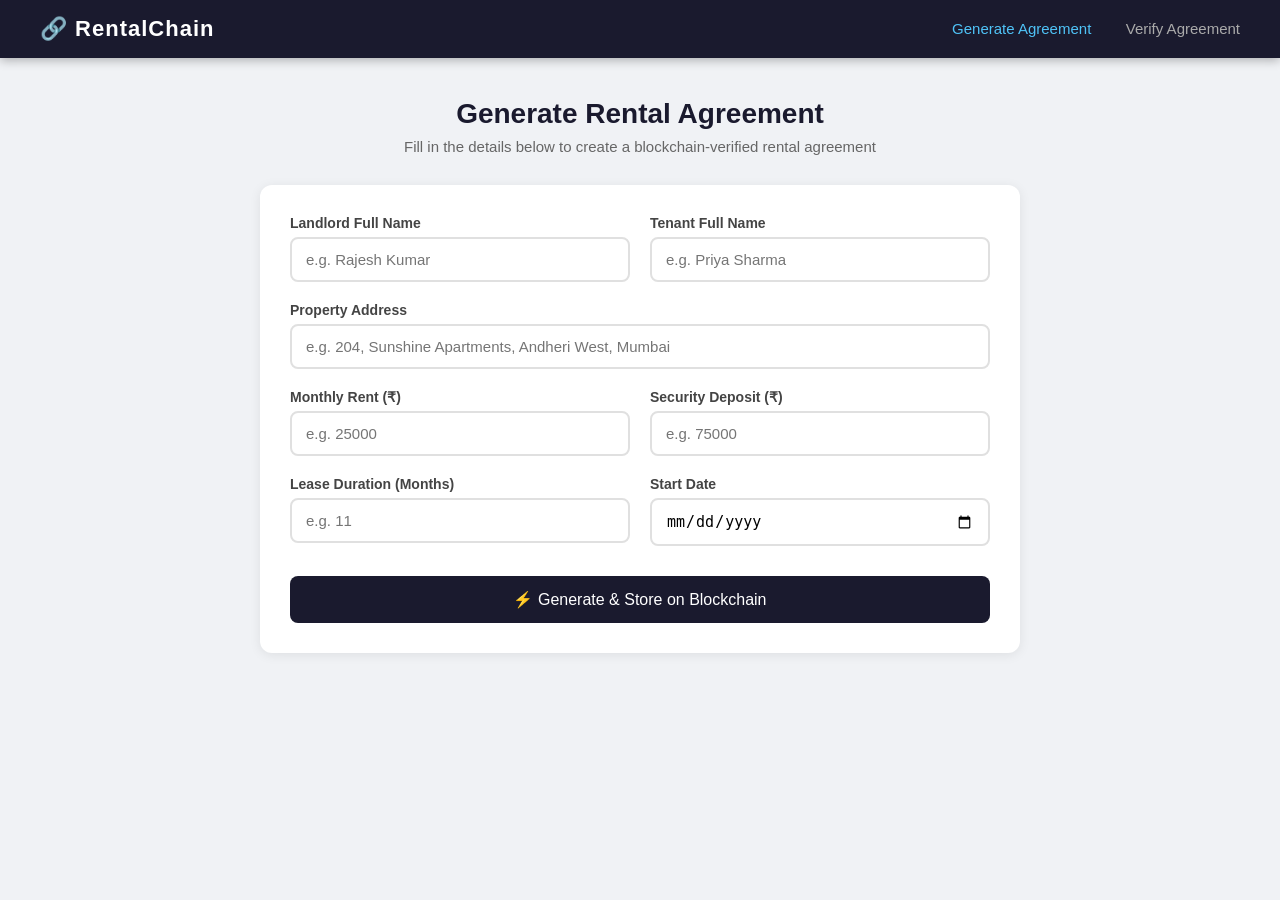
==== templates/index.html @ ac23b548 "Stage 3: Final running of the app and cleanup and professional README added" ====
<!DOCTYPE html>
<html lang="en">
<head>
    <meta charset="UTF-8">
    <meta name="viewport" content="width=device-width, initial-scale=1.0">
    <title>Rental Agreement Blockchain</title>
    <link rel="stylesheet" href="/static/style.css">
</head>
<body>

    <!-- NAVBAR -->
    <nav>
        <div class="nav-brand">🔗 RentalChain</div>
        <div class="nav-links">
            <a href="/" class="active">Generate Agreement</a>
            <a href="/verify">Verify Agreement</a>
        </div>
    </nav>

    <!-- MAIN CONTENT -->
    <div class="container">
        <div class="page-header">
            <h1>Generate Rental Agreement</h1>
            <p>Fill in the details below to create a blockchain-verified rental agreement</p>
        </div>

        <!-- FORM -->
        <div class="card">
            <form id="agreementForm">

                <div class="form-row">
                    <div class="form-group">
                        <label>Landlord Full Name</label>
                        <input type="text" name="landlord_name" 
                               placeholder="e.g. Rajesh Kumar" required>
                    </div>
                    <div class="form-group">
                        <label>Tenant Full Name</label>
                        <input type="text" name="tenant_name" 
                               placeholder="e.g. Priya Sharma" required>
                    </div>
                </div>

                <div class="form-group">
                    <label>Property Address</label>
                    <input type="text" name="property_address" 
                           placeholder="e.g. 204, Sunshine Apartments, Andheri West, Mumbai" 
                           required>
                </div>

                <div class="form-row">
                    <div class="form-group">
                        <label>Monthly Rent (₹)</label>
                        <input type="number" name="rent_amount" 
                               placeholder="e.g. 25000" required>
                    </div>
                    <div class="form-group">
                        <label>Security Deposit (₹)</label>
                        <input type="number" name="deposit_amount" 
                               placeholder="e.g. 75000" required>
                    </div>
                </div>

                <div class="form-row">
                    <div class="form-group">
                        <label>Lease Duration (Months)</label>
                        <input type="number" name="duration_months" 
                               placeholder="e.g. 11" required>
                    </div>
                    <div class="form-group">
                        <label>Start Date</label>
                        <input type="date" name="start_date" required>
                    </div>
                </div>

                <button type="submit" class="btn-primary" id="generateBtn">
                    ⚡ Generate & Store on Blockchain
                </button>

            </form>
        </div>

        <!-- RESULT (hidden until agreement generated) -->
        <div class="card result-card" id="resultCard" style="display:none;">
            <h2>✅ Agreement Generated Successfully!</h2>

            <div class="result-grid">
                <div class="result-item">
                    <span class="result-label">Agreement ID</span>
                    <span class="result-value" id="agreementId"></span>
                </div>
                <div class="result-item">
                    <span class="result-label">Block Number</span>
                    <span class="result-value" id="blockNumber"></span>
                </div>
            </div>

            <div class="hash-box">
                <span class="result-label">SHA-256 Hash (stored on blockchain)</span>
                <code id="hashValue"></code>
            </div>

            <div class="hash-box">
                <span class="result-label">Transaction Hash</span>
                <code id="txHash"></code>
            </div>

            <div class="action-buttons">
                <a id="downloadBtn" href="#" class="btn-primary">
                    📄 Download Agreement PDF
                </a>
                <a href="/verify" class="btn-secondary">
                    🔍 Verify an Agreement
                </a>
            </div>
        </div>

        <!-- ERROR CARD -->
        <div class="card error-card" id="errorCard" style="display:none;">
            <h2>❌ Error</h2>
            <p id="errorMessage"></p>
        </div>

    </div>

    <script>
        document.getElementById('agreementForm').addEventListener('submit', async function(e) {
            e.preventDefault();

            const btn = document.getElementById('generateBtn');
            btn.textContent = '⏳ Generating...';
            btn.disabled = true;

            // Hide previous results
            document.getElementById('resultCard').style.display = 'none';
            document.getElementById('errorCard').style.display = 'none';

            // Collect form data
            const formData = new FormData(this);

            try {
                const response = await fetch('/generate', {
                    method: 'POST',
                    body: formData
                });

                const data = await response.json();

                if (data.success) {
                    // Show result
                    document.getElementById('agreementId').textContent = data.agreement_id;
                    document.getElementById('blockNumber').textContent = data.block_number;
                    document.getElementById('hashValue').textContent = data.hash;
                    document.getElementById('txHash').textContent = data.transaction_hash;
                    document.getElementById('downloadBtn').href = '/download/' + data.filename;
                    document.getElementById('resultCard').style.display = 'block';
                } else {
                    document.getElementById('errorMessage').textContent = data.error;
                    document.getElementById('errorCard').style.display = 'block';
                }

            } catch (err) {
                document.getElementById('errorMessage').textContent = err.message;
                document.getElementById('errorCard').style.display = 'block';
            }

            btn.textContent = '⚡ Generate & Store on Blockchain';
            btn.disabled = false;
        });
    </script>

</body>
</html>
---- static/style.css ----
/* -----------------------------------------------
   GLOBAL STYLES
----------------------------------------------- */
* {
    margin: 0;
    padding: 0;
    box-sizing: border-box;
}

body {
    font-family: 'Segoe UI', Tahoma, Geneva, Verdana, sans-serif;
    background: #f0f2f5;
    color: #333;
    min-height: 100vh;
}

/* -----------------------------------------------
   NAVBAR
----------------------------------------------- */
nav {
    background: #1a1a2e;
    padding: 16px 40px;
    display: flex;
    justify-content: space-between;
    align-items: center;
    box-shadow: 0 2px 10px rgba(0,0,0,0.3);
}

.nav-brand {
    color: #fff;
    font-size: 22px;
    font-weight: 700;
    letter-spacing: 1px;
}

.nav-links a {
    color: #aaa;
    text-decoration: none;
    margin-left: 30px;
    font-size: 15px;
    transition: color 0.2s;
}

.nav-links a:hover,
.nav-links a.active {
    color: #4fc3f7;
}

/* -----------------------------------------------
   CONTAINER
----------------------------------------------- */
.container {
    max-width: 800px;
    margin: 40px auto;
    padding: 0 20px;
}

.page-header {
    text-align: center;
    margin-bottom: 30px;
}

.page-header h1 {
    font-size: 28px;
    color: #1a1a2e;
    margin-bottom: 8px;
}

.page-header p {
    color: #666;
    font-size: 15px;
}

/* -----------------------------------------------
   CARDS
----------------------------------------------- */
.card {
    background: #fff;
    border-radius: 12px;
    padding: 30px;
    margin-bottom: 24px;
    box-shadow: 0 2px 12px rgba(0,0,0,0.08);
}

/* -----------------------------------------------
   FORM STYLES
----------------------------------------------- */
.form-group {
    margin-bottom: 20px;
}

.form-row {
    display: grid;
    grid-template-columns: 1fr 1fr;
    gap: 20px;
}

label {
    display: block;
    font-weight: 600;
    margin-bottom: 6px;
    color: #444;
    font-size: 14px;
}

input[type="text"],
input[type="number"],
input[type="date"] {
    width: 100%;
    padding: 12px 14px;
    border: 2px solid #e0e0e0;
    border-radius: 8px;
    font-size: 15px;
    transition: border-color 0.2s;
    outline: none;
}

input:focus {
    border-color: #4fc3f7;
}

small {
    color: #888;
    font-size: 12px;
    margin-top: 4px;
    display: block;
}

/* -----------------------------------------------
   FILE UPLOAD
----------------------------------------------- */
.file-upload-area {
    border: 2px dashed #ccc;
    border-radius: 8px;
    padding: 30px;
    text-align: center;
    cursor: pointer;
    position: relative;
    transition: border-color 0.2s;
}

.file-upload-area:hover {
    border-color: #4fc3f7;
}

.file-upload-area input[type="file"] {
    position: absolute;
    top: 0; left: 0;
    width: 100%; height: 100%;
    opacity: 0;
    cursor: pointer;
}

.upload-text {
    display: flex;
    flex-direction: column;
    gap: 6px;
    color: #666;
}

.upload-hint {
    font-size: 12px;
    color: #aaa;
}

.file-name {
    margin-top: 8px;
    color: #4fc3f7;
    font-size: 14px;
}

/* -----------------------------------------------
   BUTTONS
----------------------------------------------- */
.btn-primary {
    background: #1a1a2e;
    color: #fff;
    border: none;
    padding: 14px 28px;
    border-radius: 8px;
    font-size: 16px;
    cursor: pointer;
    width: 100%;
    margin-top: 10px;
    transition: background 0.2s;
    text-decoration: none;
    display: inline-block;
    text-align: center;
}

.btn-primary:hover {
    background: #16213e;
}

.btn-primary:disabled {
    background: #999;
    cursor: not-allowed;
}

.btn-secondary {
    background: #fff;
    color: #1a1a2e;
    border: 2px solid #1a1a2e;
    padding: 14px 28px;
    border-radius: 8px;
    font-size: 16px;
    cursor: pointer;
    width: 100%;
    margin-top: 10px;
    transition: all 0.2s;
    text-decoration: none;
    display: inline-block;
    text-align: center;
}

.btn-secondary:hover {
    background: #f0f2f5;
}

.action-buttons {
    display: grid;
    grid-template-columns: 1fr 1fr;
    gap: 16px;
    margin-top: 20px;
}

/* -----------------------------------------------
   RESULT CARDS
----------------------------------------------- */
.result-card {
    border-left: 4px solid #4caf50;
}

.authentic-card {
    border-left: 4px solid #4caf50;
    text-align: center;
}

.tampered-card {
    border-left: 4px solid #f44336;
    text-align: center;
}

.error-card {
    border-left: 4px solid #ff9800;
}

.result-icon {
    font-size: 48px;
    margin-bottom: 16px;
}

.result-grid {
    display: grid;
    grid-template-columns: 1fr 1fr;
    gap: 16px;
    margin: 20px 0;
    text-align: left;
}

.result-item {
    background: #f8f9fa;
    padding: 12px;
    border-radius: 8px;
}

.result-label {
    display: block;
    font-size: 12px;
    color: #888;
    margin-bottom: 4px;
    font-weight: 600;
    text-transform: uppercase;
}

.result-value {
    font-size: 16px;
    font-weight: 600;
    color: #1a1a2e;
}

.hash-box {
    background: #f8f9fa;
    border-radius: 8px;
    padding: 14px;
    margin-top: 12px;
    word-break: break-all;
    text-align: left;
}

.hash-box code {
    font-size: 13px;
    color: #1a1a2e;
    display: block;
    margin-top: 6px;
}
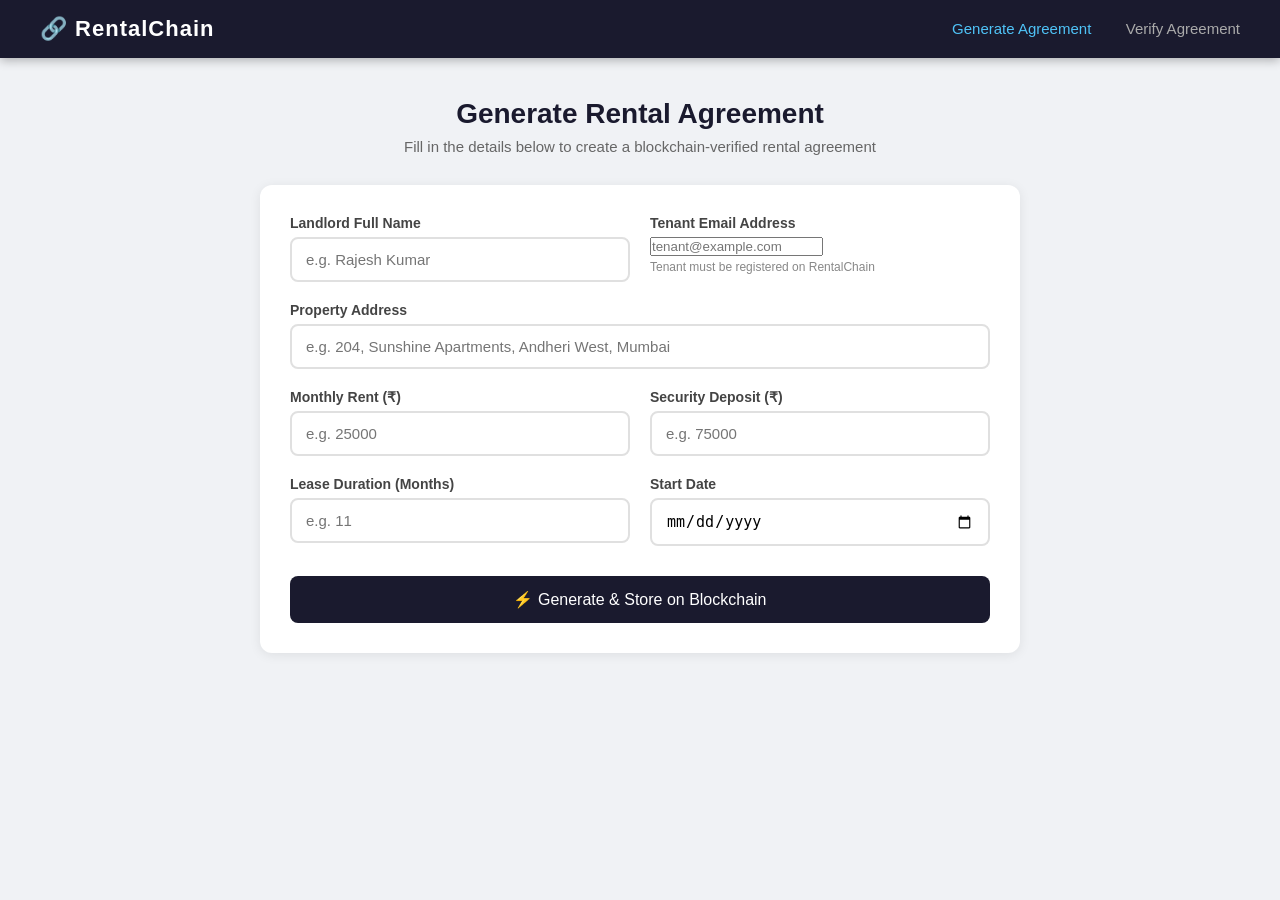
==== commit 2137d9d6: "Added tenant email linking - tenants can now see their agreements" ====
--- a/templates/index.html
+++ b/templates/index.html
@@ -35,9 +35,10 @@
                                placeholder="e.g. Rajesh Kumar" required>
                     </div>
                     <div class="form-group">
-                        <label>Tenant Full Name</label>
-                        <input type="text" name="tenant_name" 
-                               placeholder="e.g. Priya Sharma" required>
+                        <label>Tenant Email Address</label>
+                        <input type="email" name="tenant_email"
+                               placeholder="tenant@example.com" required>
+                        <small>Tenant must be registered on RentalChain</small>
                     </div>
                 </div>
 
@@ -147,8 +148,10 @@
                 const data = await response.json();
 
                 if (data.success) {
-                    // Show result
-                    document.getElementById('agreementId').textContent = data.agreement_id;
+                    // Show tenant name confirmation
+                    if (data.tenant_name) {
+                        document.getElementById('agreementId').textContent = data.agreement_id;
+                    }
                     document.getElementById('blockNumber').textContent = data.block_number;
                     document.getElementById('hashValue').textContent = data.hash;
                     document.getElementById('txHash').textContent = data.transaction_hash;
--- a/static/style.css
+++ b/static/style.css
@@ -293,4 +293,649 @@
     color: #1a1a2e;
     display: block;
     margin-top: 6px;
+}
+
+/* -----------------------------------------------
+   LANDING PAGE
+----------------------------------------------- */
+.landing-body {
+    background: #0a0a1a;
+    color: #fff;
+}
+
+.landing-nav {
+    background: rgba(255,255,255,0.05);
+    backdrop-filter: blur(10px);
+    padding: 16px 60px;
+    display: flex;
+    justify-content: space-between;
+    align-items: center;
+    border-bottom: 1px solid rgba(255,255,255,0.1);
+    position: sticky;
+    top: 0;
+    z-index: 100;
+}
+
+.landing-nav .nav-brand {
+    color: #fff;
+    font-size: 22px;
+    font-weight: 700;
+}
+
+.landing-nav .nav-links a {
+    color: rgba(255,255,255,0.7);
+    text-decoration: none;
+    margin-left: 30px;
+    font-size: 15px;
+    transition: color 0.2s;
+}
+
+.landing-nav .nav-links a:hover,
+.landing-nav .nav-links a.active {
+    color: #fff;
+}
+
+.btn-nav {
+    background: #4fc3f7;
+    color: #0a0a1a !important;
+    padding: 8px 20px;
+    border-radius: 20px;
+    font-weight: 600 !important;
+}
+
+.btn-nav-logout {
+    color: #ff6b6b !important;
+}
+
+/* HERO */
+.hero {
+    display: flex;
+    align-items: center;
+    justify-content: space-between;
+    padding: 80px 60px;
+    min-height: 80vh;
+    gap: 40px;
+}
+
+.hero-content {
+    max-width: 550px;
+}
+
+.hero-badge {
+    display: inline-block;
+    background: rgba(79, 195, 247, 0.15);
+    border: 1px solid rgba(79, 195, 247, 0.3);
+    color: #4fc3f7;
+    padding: 6px 16px;
+    border-radius: 20px;
+    font-size: 13px;
+    margin-bottom: 24px;
+}
+
+.hero h1 {
+    font-size: 52px;
+    font-weight: 800;
+    line-height: 1.1;
+    margin-bottom: 20px;
+    color: #fff;
+}
+
+.highlight {
+    color: #4fc3f7;
+}
+
+.hero p {
+    font-size: 17px;
+    color: rgba(255,255,255,0.65);
+    line-height: 1.7;
+    margin-bottom: 36px;
+}
+
+.hero-buttons {
+    display: flex;
+    gap: 16px;
+}
+
+.btn-hero-primary {
+    background: #4fc3f7;
+    color: #0a0a1a;
+    padding: 14px 32px;
+    border-radius: 8px;
+    text-decoration: none;
+    font-weight: 700;
+    font-size: 16px;
+    transition: all 0.2s;
+}
+
+.btn-hero-primary:hover {
+    background: #81d4fa;
+    transform: translateY(-2px);
+}
+
+.btn-hero-secondary {
+    background: rgba(255,255,255,0.1);
+    color: #fff;
+    padding: 14px 32px;
+    border-radius: 8px;
+    text-decoration: none;
+    font-weight: 600;
+    font-size: 16px;
+    border: 1px solid rgba(255,255,255,0.2);
+    transition: all 0.2s;
+}
+
+.btn-hero-secondary:hover {
+    background: rgba(255,255,255,0.15);
+}
+
+/* BLOCKCHAIN VISUAL */
+.blockchain-visual {
+    display: flex;
+    align-items: center;
+    gap: 8px;
+    flex-wrap: wrap;
+    justify-content: center;
+}
+
+.block {
+    background: rgba(255,255,255,0.08);
+    border: 1px solid rgba(79,195,247,0.3);
+    border-radius: 12px;
+    padding: 20px 16px;
+    text-align: center;
+    display: flex;
+    flex-direction: column;
+    gap: 8px;
+    font-size: 28px;
+    min-width: 90px;
+    transition: transform 0.2s;
+}
+
+.block span {
+    font-size: 11px;
+    color: #4fc3f7;
+    font-weight: 600;
+    text-transform: uppercase;
+}
+
+.chain-arrow {
+    color: #4fc3f7;
+    font-size: 20px;
+    font-weight: bold;
+}
+
+/* FEATURES */
+.features {
+    background: #0f0f2a;
+    padding: 80px 60px;
+    text-align: center;
+}
+
+.features h2 {
+    font-size: 36px;
+    color: #fff;
+    margin-bottom: 48px;
+}
+
+.features-grid {
+    display: grid;
+    grid-template-columns: repeat(4, 1fr);
+    gap: 24px;
+    max-width: 1100px;
+    margin: 0 auto;
+}
+
+.feature-card {
+    background: rgba(255,255,255,0.05);
+    border: 1px solid rgba(255,255,255,0.1);
+    border-radius: 16px;
+    padding: 32px 24px;
+    transition: transform 0.2s;
+}
+
+.feature-card:hover {
+    transform: translateY(-4px);
+    border-color: rgba(79,195,247,0.4);
+}
+
+.feature-icon {
+    font-size: 36px;
+    margin-bottom: 16px;
+}
+
+.feature-card h3 {
+    color: #fff;
+    font-size: 16px;
+    margin-bottom: 10px;
+}
+
+.feature-card p {
+    color: rgba(255,255,255,0.55);
+    font-size: 14px;
+    line-height: 1.6;
+}
+
+/* HOW IT WORKS */
+.how-it-works {
+    padding: 80px 60px;
+    background: #0a0a1a;
+    text-align: center;
+}
+
+.how-it-works h2 {
+    font-size: 36px;
+    color: #fff;
+    margin-bottom: 48px;
+}
+
+.steps {
+    display: flex;
+    align-items: center;
+    justify-content: center;
+    gap: 16px;
+    flex-wrap: wrap;
+}
+
+.step {
+    background: rgba(255,255,255,0.05);
+    border: 1px solid rgba(255,255,255,0.1);
+    border-radius: 16px;
+    padding: 28px 24px;
+    min-width: 160px;
+}
+
+.step-number {
+    width: 40px;
+    height: 40px;
+    background: #4fc3f7;
+    color: #0a0a1a;
+    border-radius: 50%;
+    display: flex;
+    align-items: center;
+    justify-content: center;
+    font-weight: 800;
+    font-size: 18px;
+    margin: 0 auto 16px;
+}
+
+.step h3 {
+    color: #fff;
+    margin-bottom: 8px;
+}
+
+.step p {
+    color: rgba(255,255,255,0.55);
+    font-size: 13px;
+}
+
+.step-arrow {
+    color: #4fc3f7;
+    font-size: 24px;
+    font-weight: bold;
+}
+
+/* FOOTER */
+footer {
+    background: #060612;
+    padding: 32px;
+    text-align: center;
+    color: rgba(255,255,255,0.4);
+    font-size: 13px;
+    line-height: 2;
+}
+
+/* -----------------------------------------------
+   AUTH PAGES
+----------------------------------------------- */
+.auth-body {
+    background: #f0f2f5;
+    min-height: 100vh;
+    display: flex;
+    align-items: center;
+}
+
+.auth-container {
+    display: grid;
+    grid-template-columns: 1fr 1fr;
+    min-height: 100vh;
+    width: 100%;
+}
+
+.auth-left {
+    background: #1a1a2e;
+    padding: 60px;
+    display: flex;
+    flex-direction: column;
+    justify-content: center;
+    color: #fff;
+}
+
+.auth-brand {
+    font-size: 24px;
+    font-weight: 700;
+    color: #4fc3f7;
+    margin-bottom: 40px;
+}
+
+.auth-left h2 {
+    font-size: 36px;
+    margin-bottom: 16px;
+    line-height: 1.2;
+}
+
+.auth-left p {
+    color: rgba(255,255,255,0.6);
+    font-size: 16px;
+    line-height: 1.7;
+    margin-bottom: 36px;
+}
+
+.auth-features {
+    display: flex;
+    flex-direction: column;
+    gap: 14px;
+    color: rgba(255,255,255,0.7);
+    font-size: 15px;
+}
+
+.auth-right {
+    display: flex;
+    align-items: center;
+    justify-content: center;
+    padding: 40px;
+    background: #f0f2f5;
+}
+
+.auth-card {
+    background: #fff;
+    border-radius: 16px;
+    padding: 40px;
+    width: 100%;
+    max-width: 420px;
+    box-shadow: 0 4px 24px rgba(0,0,0,0.08);
+}
+
+.auth-card h2 {
+    font-size: 26px;
+    margin-bottom: 6px;
+    color: #1a1a2e;
+}
+
+.auth-subtitle {
+    color: #888;
+    font-size: 14px;
+    margin-bottom: 28px;
+}
+
+.auth-subtitle a {
+    color: #4fc3f7;
+    text-decoration: none;
+    font-weight: 600;
+}
+
+select {
+    width: 100%;
+    padding: 12px 14px;
+    border: 2px solid #e0e0e0;
+    border-radius: 8px;
+    font-size: 15px;
+    outline: none;
+    background: #fff;
+    transition: border-color 0.2s;
+}
+
+select:focus {
+    border-color: #4fc3f7;
+}
+
+.alert {
+    padding: 12px 16px;
+    border-radius: 8px;
+    margin-bottom: 16px;
+    font-size: 14px;
+}
+
+.alert-error {
+    background: #fff0f0;
+    color: #c0392b;
+    border: 1px solid #fcc;
+}
+
+.alert-success {
+    background: #f0fff4;
+    color: #27ae60;
+    border: 1px solid #c3e6cb;
+}
+
+/* -----------------------------------------------
+   DASHBOARD
+----------------------------------------------- */
+.welcome-banner {
+    background: linear-gradient(135deg, #1a1a2e, #16213e);
+    color: #fff;
+    padding: 28px 32px;
+    border-radius: 16px;
+    margin-bottom: 24px;
+    display: flex;
+    justify-content: space-between;
+    align-items: center;
+}
+
+.welcome-banner h1 {
+    font-size: 24px;
+    margin-bottom: 6px;
+}
+
+.welcome-banner p {
+    color: rgba(255,255,255,0.65);
+    font-size: 14px;
+}
+
+.role-badge {
+    padding: 8px 20px;
+    border-radius: 20px;
+    font-size: 14px;
+    font-weight: 600;
+}
+
+.role-landlord {
+    background: rgba(79,195,247,0.2);
+    color: #4fc3f7;
+    border: 1px solid rgba(79,195,247,0.4);
+}
+
+.role-tenant {
+    background: rgba(129,199,132,0.2);
+    color: #81c784;
+    border: 1px solid rgba(129,199,132,0.4);
+}
+
+.quick-actions {
+    display: grid;
+    grid-template-columns: repeat(2, 1fr);
+    gap: 16px;
+    margin-bottom: 24px;
+}
+
+.action-card {
+    background: #fff;
+    border-radius: 12px;
+    padding: 24px;
+    text-decoration: none;
+    display: flex;
+    align-items: center;
+    gap: 16px;
+    box-shadow: 0 2px 12px rgba(0,0,0,0.06);
+    transition: all 0.2s;
+    border: 2px solid transparent;
+}
+
+.action-card:hover {
+    border-color: #4fc3f7;
+    transform: translateY(-2px);
+}
+
+.action-icon {
+    font-size: 28px;
+}
+
+.action-label {
+    font-weight: 600;
+    color: #1a1a2e;
+    font-size: 16px;
+}
+
+.card-header {
+    margin-bottom: 20px;
+}
+
+.card-header h2 {
+    font-size: 18px;
+    color: #1a1a2e;
+}
+
+.table-wrapper {
+    overflow-x: auto;
+}
+
+.agreements-table {
+    width: 100%;
+    border-collapse: collapse;
+    font-size: 14px;
+}
+
+.agreements-table th {
+    background: #f8f9fa;
+    padding: 12px 14px;
+    text-align: left;
+    color: #666;
+    font-size: 12px;
+    text-transform: uppercase;
+    letter-spacing: 0.5px;
+    font-weight: 600;
+}
+
+.agreements-table td {
+    padding: 14px;
+    border-bottom: 1px solid #f0f0f0;
+    color: #333;
+}
+
+.agreements-table tr:hover td {
+    background: #fafafa;
+}
+
+.address-cell {
+    max-width: 180px;
+    overflow: hidden;
+    text-overflow: ellipsis;
+    white-space: nowrap;
+}
+
+.blockchain-id {
+    background: #e8f5e9;
+    color: #2e7d32;
+    padding: 4px 10px;
+    border-radius: 12px;
+    font-size: 12px;
+    font-weight: 600;
+}
+
+.btn-table {
+    background: #1a1a2e;
+    color: #fff;
+    padding: 6px 14px;
+    border-radius: 6px;
+    text-decoration: none;
+    font-size: 13px;
+    transition: background 0.2s;
+}
+
+.btn-table:hover {
+    background: #4fc3f7;
+    color: #0a0a1a;
+}
+
+.empty-state {
+    text-align: center;
+    padding: 60px 20px;
+    color: #aaa;
+}
+
+.empty-icon {
+    font-size: 48px;
+    margin-bottom: 16px;
+}
+
+.empty-state a {
+    color: #4fc3f7;
+    text-decoration: none;
+    font-weight: 600;
+}
+
+/* -----------------------------------------------
+   PROFILE
+----------------------------------------------- */
+.profile-grid {
+    display: grid;
+    grid-template-columns: 1fr 2fr;
+    gap: 24px;
+}
+
+.profile-card {
+    text-align: center;
+    padding: 40px 24px;
+}
+
+.profile-avatar {
+    width: 80px;
+    height: 80px;
+    background: #1a1a2e;
+    color: #4fc3f7;
+    border-radius: 50%;
+    display: flex;
+    align-items: center;
+    justify-content: center;
+    font-size: 32px;
+    font-weight: 700;
+    margin: 0 auto 16px;
+}
+
+.profile-card h2 {
+    font-size: 20px;
+    color: #1a1a2e;
+    margin-bottom: 6px;
+}
+
+.profile-email {
+    color: #888;
+    font-size: 14px;
+    margin-bottom: 16px;
+}
+
+.profile-details {
+    display: flex;
+    flex-direction: column;
+    gap: 0;
+}
+
+.detail-row {
+    display: flex;
+    justify-content: space-between;
+    align-items: center;
+    padding: 14px 0;
+    border-bottom: 1px solid #f0f0f0;
+}
+
+.detail-label {
+    font-size: 13px;
+    color: #888;
+    font-weight: 600;
+    text-transform: uppercase;
+}
+
+.detail-value {
+    font-size: 15px;
+    color: #1a1a2e;
+    font-weight: 500;
 }
